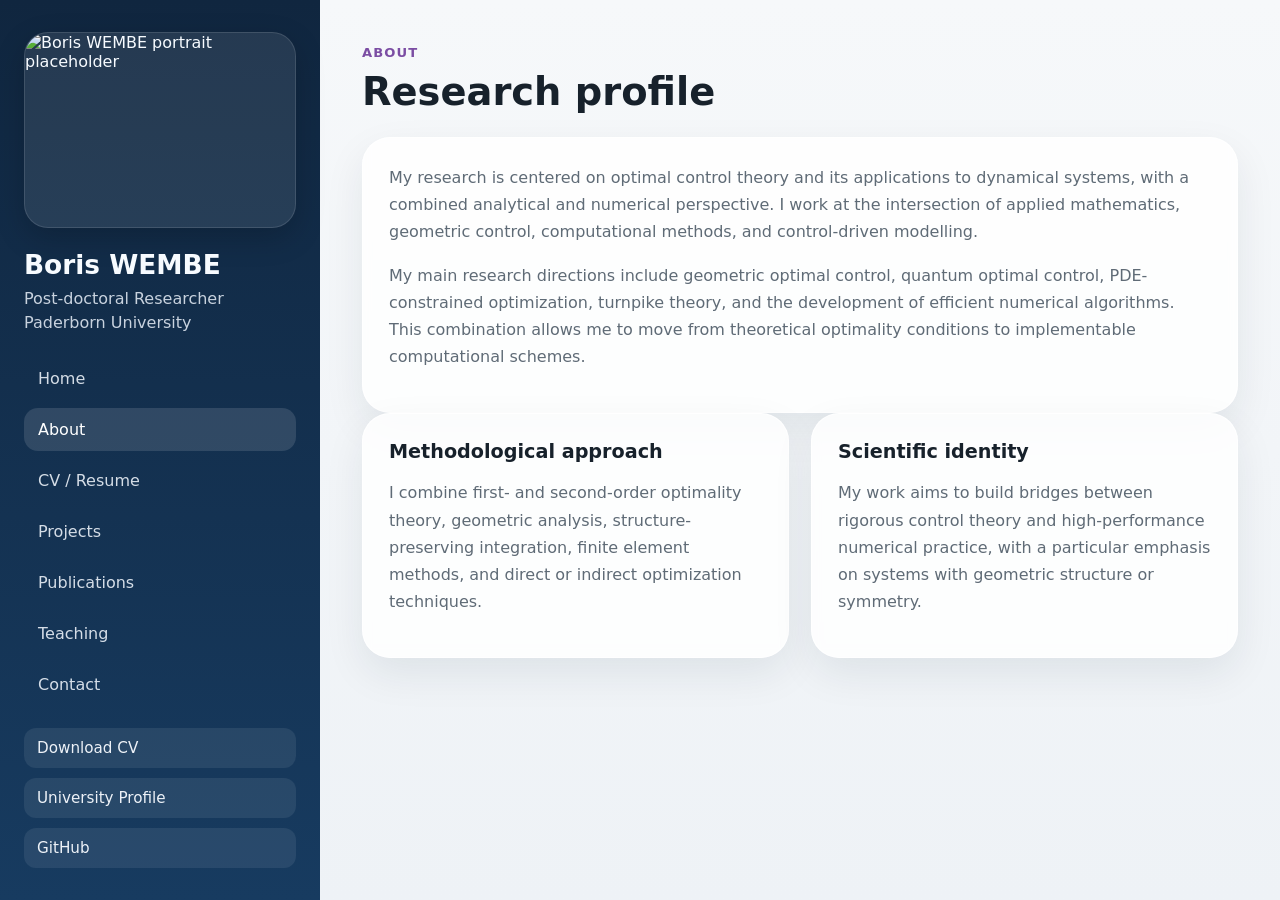
==== about.html @ 12d84163 "Add files via upload" ====
<!DOCTYPE html>
<html lang="en">
<head>
  <meta charset="UTF-8" />
  <meta name="viewport" content="width=device-width, initial-scale=1.0" />
  <title>Boris WEMBE | About</title>
  <link rel="stylesheet" href="styles.css" />
</head>
<body>
  <div class="layout">
    <aside class="sidebar">
      <div class="photo-box"><img src="assets/profile-placeholder.svg" alt="Boris WEMBE portrait placeholder" /></div>
      <div class="identity"><h1>Boris WEMBE</h1><p>Post-doctoral Researcher<br>Paderborn University</p></div>
      <nav>
        <a href="index.html">Home</a><a class="active" href="about.html">About</a><a href="cv.html">CV / Resume</a><a href="projects.html">Projects</a><a href="publications.html">Publications</a><a href="teaching.html">Teaching</a><a href="contact.html">Contact</a>
      </nav>
      <div class="sidebar-footer"><a href="cv/Boris_Wembe_CV.pdf">Download CV</a><a href="https://www.uni-paderborn.de/person/95394">University Profile</a><a href="https://github.com/wboris03">GitHub</a></div>
    </aside>
    <main class="content">
      <section class="page-header"><span class="eyebrow">About</span><h2>Research profile</h2></section>
      <section class="card prose">
        <p>My research is centered on optimal control theory and its applications to dynamical systems, with a combined analytical and numerical perspective. I work at the intersection of applied mathematics, geometric control, computational methods, and control-driven modelling.</p>
        <p>My main research directions include geometric optimal control, quantum optimal control, PDE-constrained optimization, turnpike theory, and the development of efficient numerical algorithms. This combination allows me to move from theoretical optimality conditions to implementable computational schemes.</p>
      </section>
      <section class="grid two">
        <article class="card"><h3>Methodological approach</h3><p>I combine first- and second-order optimality theory, geometric analysis, structure-preserving integration, finite element methods, and direct or indirect optimization techniques.</p></article>
        <article class="card"><h3>Scientific identity</h3><p>My work aims to build bridges between rigorous control theory and high-performance numerical practice, with a particular emphasis on systems with geometric structure or symmetry.</p></article>
      </section>
    </main>
  </div>
</body>
</html>
---- styles.css ----
:root {
  --bg: #f4f6f8;
  --panel: #ffffff;
  --panel-2: #eef2f5;
  --text: #17212b;
  --muted: #5f6b76;
  --line: #d7dfe6;
  --primary: #163a5f;
  --primary-2: #245b87;
  --accent: #7b4da3;
  --accent-soft: #efe7f7;
  --success-soft: #e7f1ed;
  --shadow: 0 16px 40px rgba(18, 32, 46, 0.08);
}

* { box-sizing: border-box; }
html, body { margin: 0; padding: 0; font-family: Inter, system-ui, -apple-system, BlinkMacSystemFont, "Segoe UI", sans-serif; color: var(--text); background: linear-gradient(180deg, #f6f8fa 0%, #eef2f6 100%); }
a { color: inherit; text-decoration: none; }

.layout {
  min-height: 100vh;
  display: grid;
  grid-template-columns: 320px 1fr;
}

.sidebar {
  background: linear-gradient(180deg, #10263f 0%, #173b60 100%);
  color: #f7fbff;
  padding: 32px 24px;
  position: sticky;
  top: 0;
  height: 100vh;
  display: flex;
  flex-direction: column;
  gap: 22px;
}

.photo-box {
  width: 100%;
  aspect-ratio: 1 / 1.05;
  border-radius: 24px;
  overflow: hidden;
  background: rgba(255,255,255,0.09);
  border: 1px solid rgba(255,255,255,0.12);
  box-shadow: 0 10px 30px rgba(0,0,0,0.18);
}

.photo-box img { width: 100%; height: 100%; object-fit: cover; display: block; }
.identity h1 { margin: 0 0 8px; font-size: 1.65rem; line-height: 1.1; }
.identity p { margin: 0; color: rgba(240,247,255,0.82); line-height: 1.5; }

nav { display: grid; gap: 8px; }
nav a {
  padding: 12px 14px;
  border-radius: 14px;
  color: rgba(244,249,255,0.86);
  transition: 0.2s ease;
}
nav a:hover, nav a.active {
  background: rgba(255,255,255,0.12);
  color: #fff;
}

.sidebar-footer {
  margin-top: auto;
  display: grid;
  gap: 10px;
}
.sidebar-footer a {
  padding: 11px 13px;
  border-radius: 12px;
  background: rgba(255,255,255,0.08);
  color: rgba(248,251,255,0.95);
  font-size: 0.95rem;
}

.content { padding: 42px; }
.page-header { margin-bottom: 24px; }
.eyebrow {
  display: inline-block;
  font-size: 0.82rem;
  letter-spacing: 0.08em;
  text-transform: uppercase;
  color: var(--accent);
  font-weight: 700;
  margin-bottom: 10px;
}
.page-header h2, .hero-card h2 { margin: 0; font-size: clamp(2rem, 3vw, 3.2rem); line-height: 1.12; }

.hero-card, .card {
  background: rgba(255,255,255,0.84);
  backdrop-filter: blur(4px);
  border: 1px solid rgba(255,255,255,0.85);
  border-radius: 28px;
  box-shadow: var(--shadow);
}
.hero-card {
  padding: 40px;
  margin-bottom: 24px;
  background:
    radial-gradient(circle at top right, rgba(123,77,163,0.12), transparent 30%),
    radial-gradient(circle at bottom left, rgba(36,91,135,0.08), transparent 30%),
    rgba(255,255,255,0.88);
}
.lead { font-size: 1.08rem; line-height: 1.75; color: var(--muted); max-width: 880px; }
.cta-row { display: flex; gap: 12px; flex-wrap: wrap; margin-top: 24px; }

.btn {
  display: inline-flex;
  align-items: center;
  justify-content: center;
  padding: 12px 18px;
  border-radius: 999px;
  font-weight: 600;
}
.btn.primary { background: linear-gradient(135deg, var(--primary), var(--primary-2)); color: #fff; }
.btn.secondary { background: var(--panel-2); color: var(--text); }

.grid { display: grid; gap: 22px; margin-bottom: 24px; }
.grid.two { grid-template-columns: repeat(2, minmax(0, 1fr)); }
.grid.three { grid-template-columns: repeat(3, minmax(0, 1fr)); }
.card { padding: 26px; }
.card h3 { margin-top: 0; margin-bottom: 12px; font-size: 1.2rem; }
.card p, .card li { color: var(--muted); line-height: 1.7; }
.accent-card { background: linear-gradient(180deg, #f8f4fc 0%, #ffffff 100%); }
.clean-list, .pub-list { margin: 0; padding-left: 20px; }
.text-link { color: var(--primary-2); font-weight: 600; }
.prose p { margin-top: 0; }
.pub-list li { margin-bottom: 14px; }

@media (max-width: 1040px) {
  .layout { grid-template-columns: 1fr; }
  .sidebar { position: relative; height: auto; }
  .content { padding: 24px; }
  .grid.two, .grid.three { grid-template-columns: 1fr; }
}
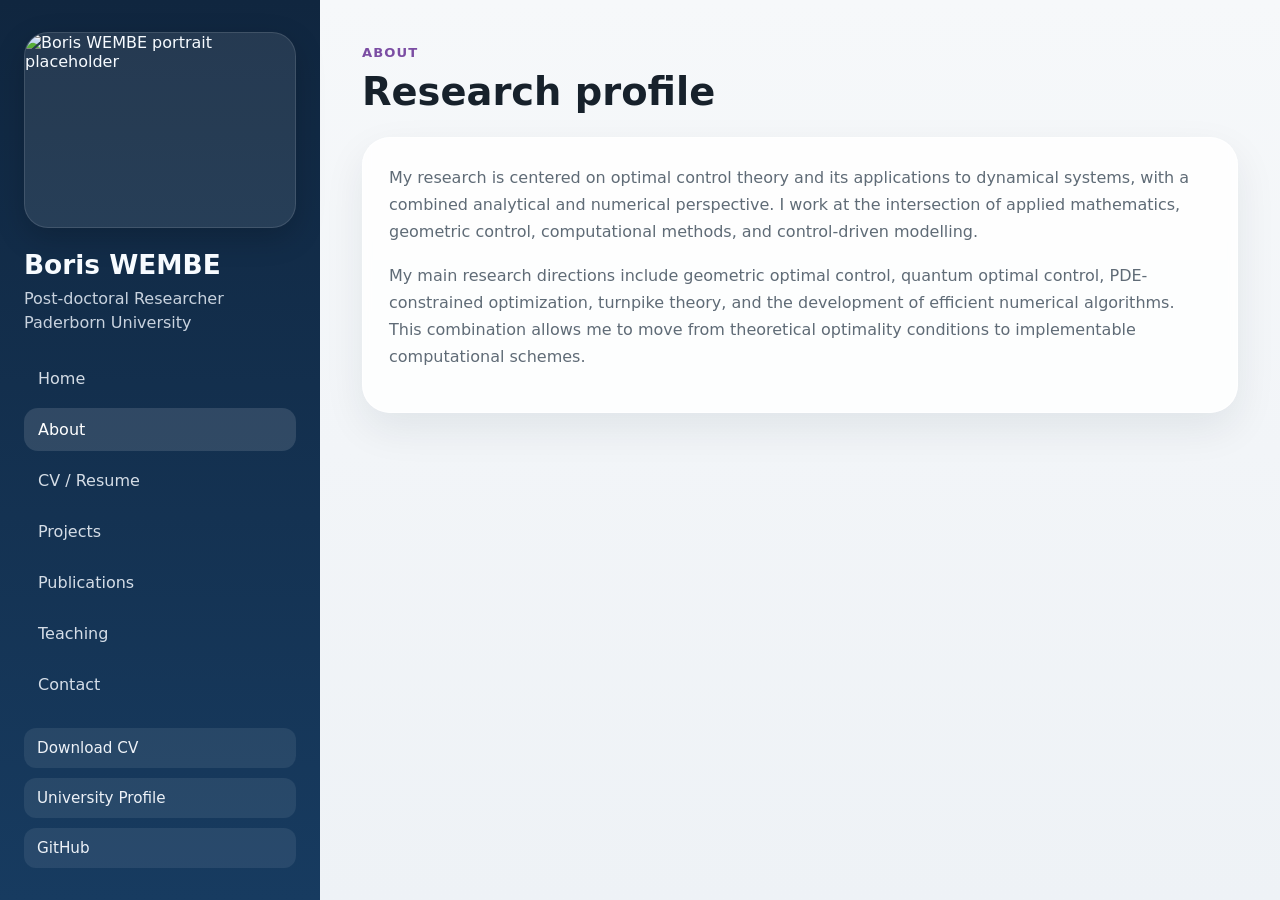
==== commit b7e07ed4: "Update about.html" ====
--- a/about.html
+++ b/about.html
@@ -22,10 +22,6 @@
         <p>My research is centered on optimal control theory and its applications to dynamical systems, with a combined analytical and numerical perspective. I work at the intersection of applied mathematics, geometric control, computational methods, and control-driven modelling.</p>
         <p>My main research directions include geometric optimal control, quantum optimal control, PDE-constrained optimization, turnpike theory, and the development of efficient numerical algorithms. This combination allows me to move from theoretical optimality conditions to implementable computational schemes.</p>
       </section>
-      <section class="grid two">
-        <article class="card"><h3>Methodological approach</h3><p>I combine first- and second-order optimality theory, geometric analysis, structure-preserving integration, finite element methods, and direct or indirect optimization techniques.</p></article>
-        <article class="card"><h3>Scientific identity</h3><p>My work aims to build bridges between rigorous control theory and high-performance numerical practice, with a particular emphasis on systems with geometric structure or symmetry.</p></article>
-      </section>
     </main>
   </div>
 </body>
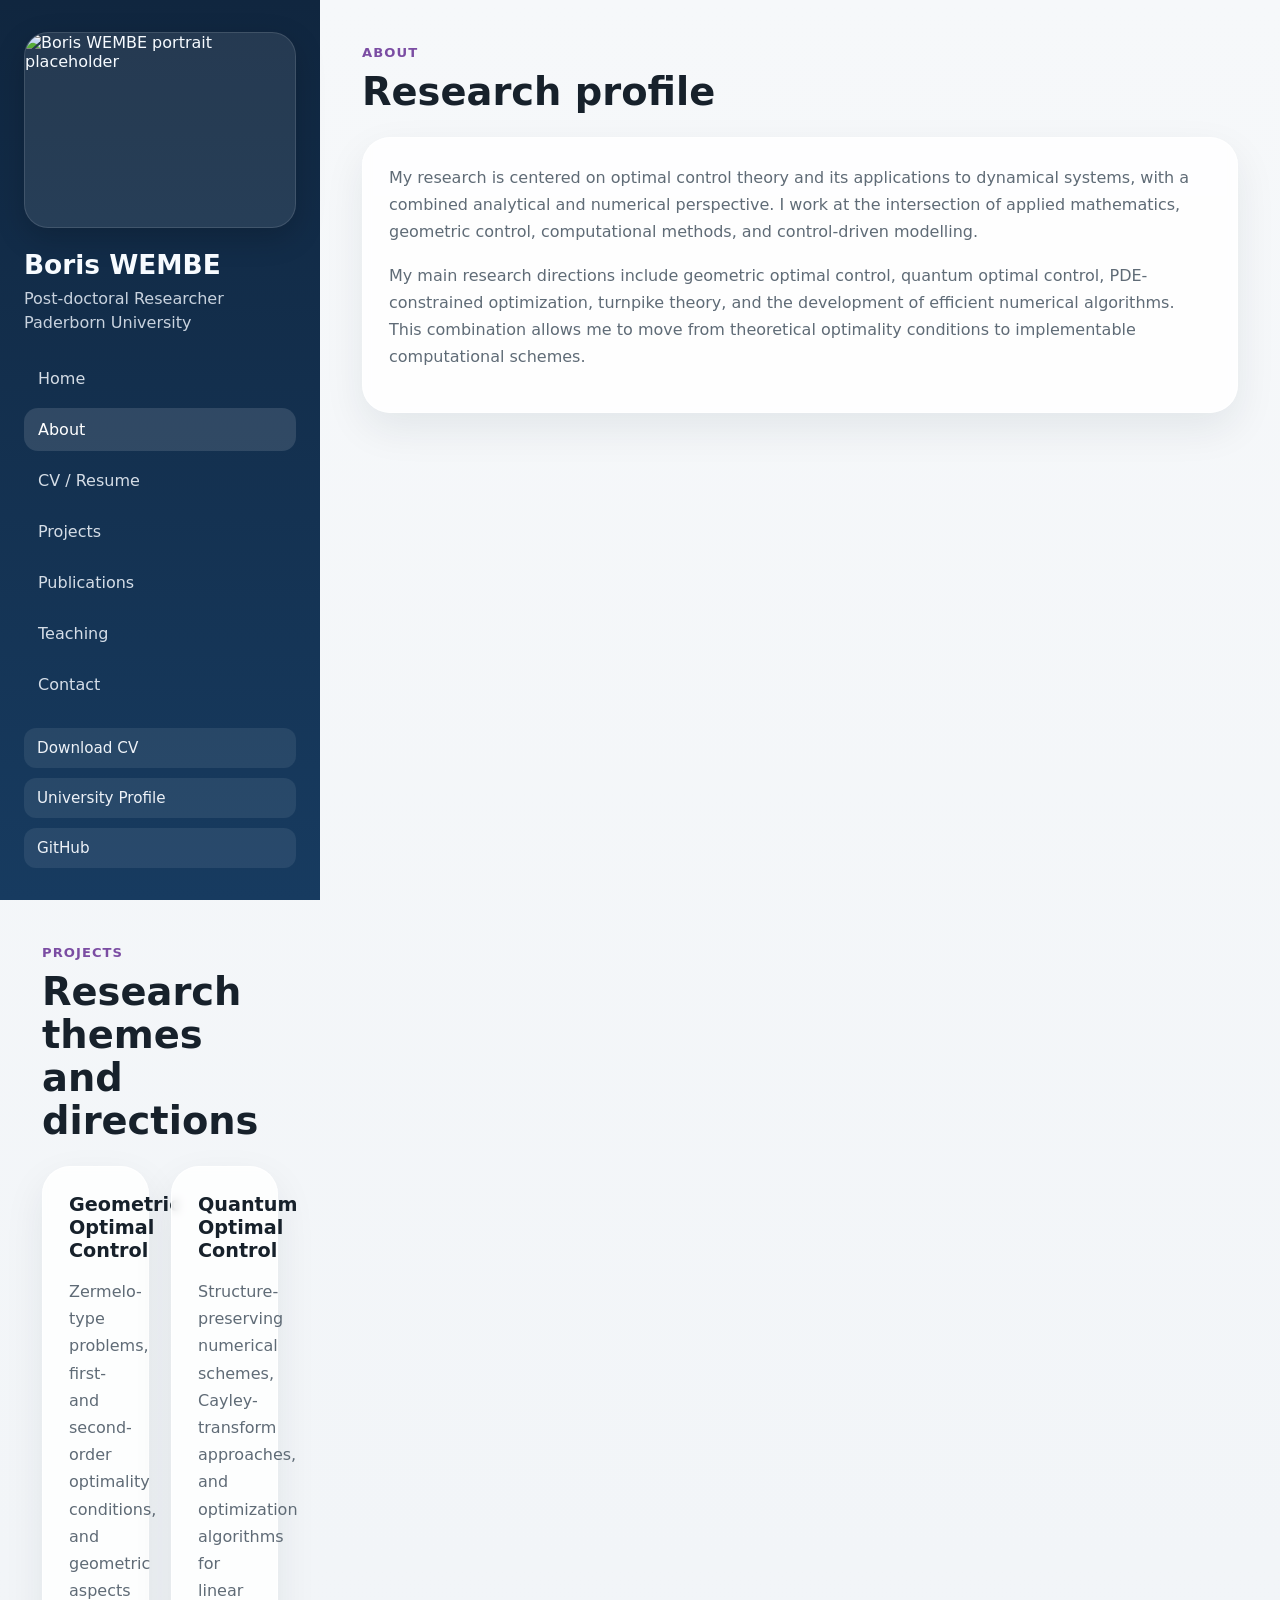
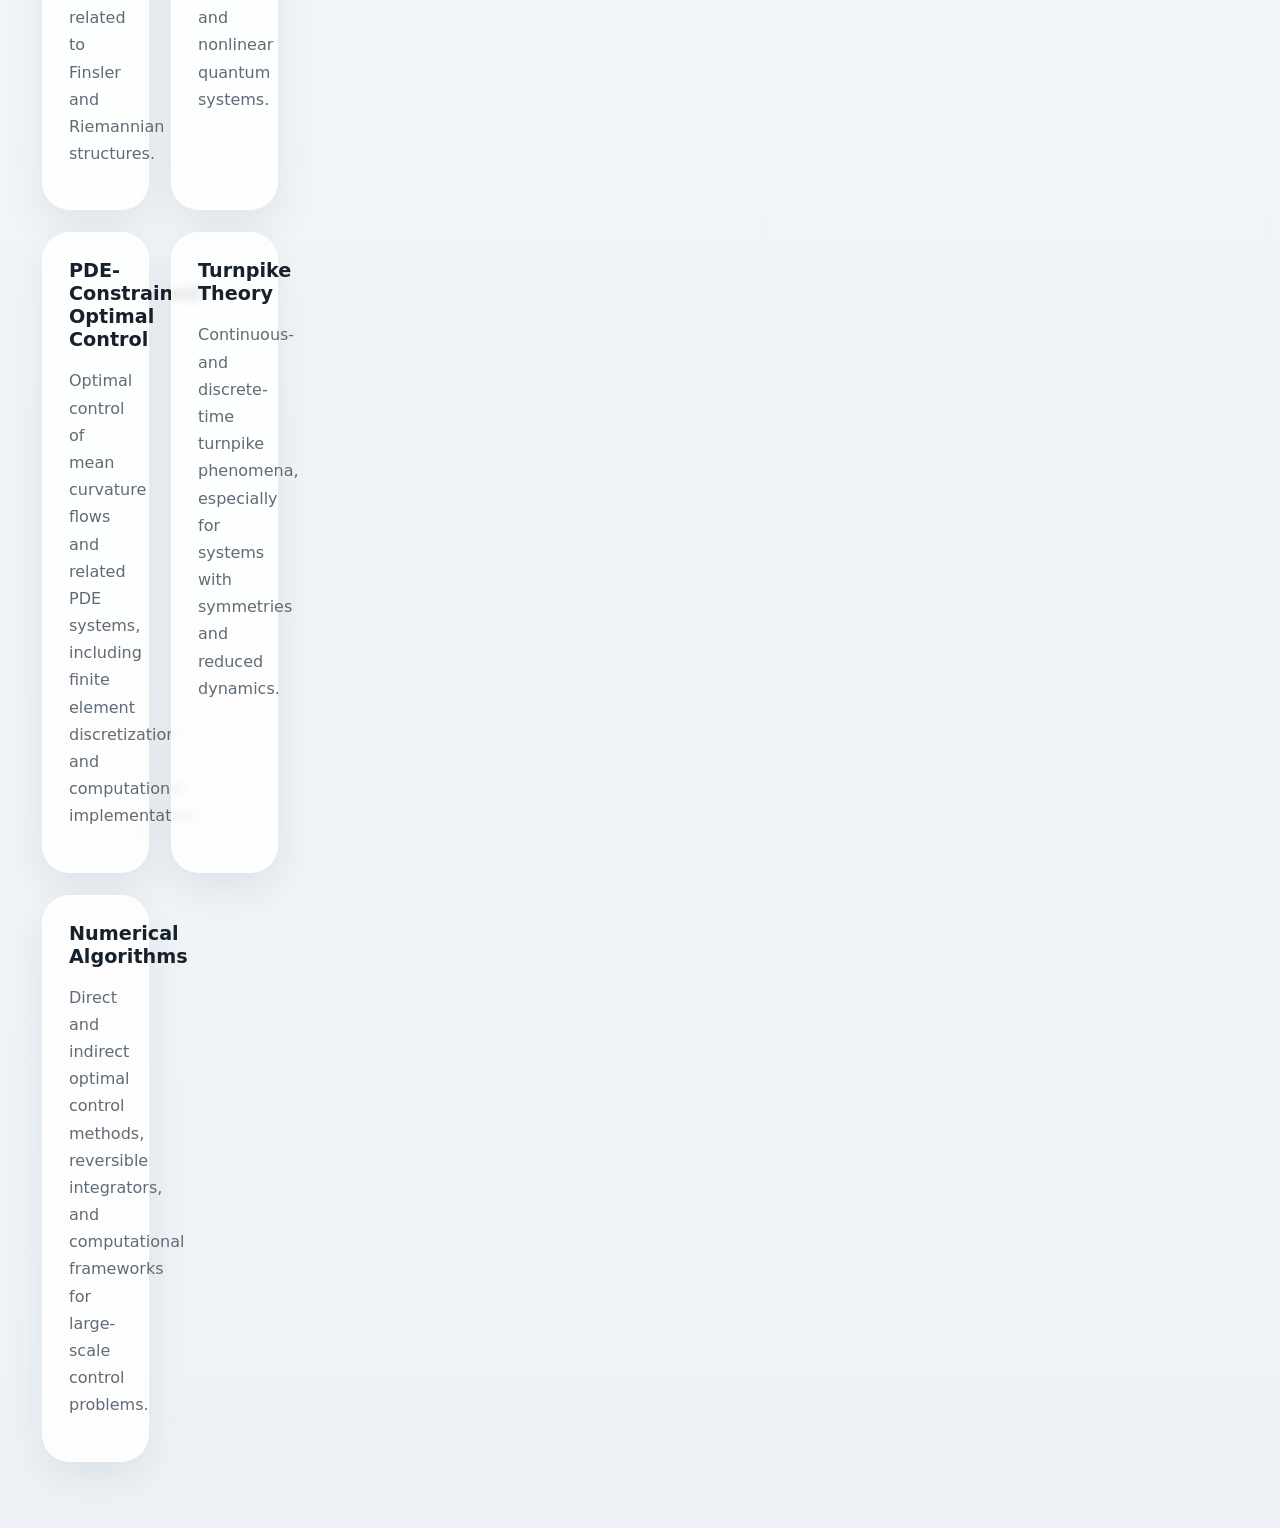
==== commit 12fb5ad4: "Update about.html" ====
--- a/about.html
+++ b/about.html
@@ -23,6 +23,16 @@
         <p>My main research directions include geometric optimal control, quantum optimal control, PDE-constrained optimization, turnpike theory, and the development of efficient numerical algorithms. This combination allows me to move from theoretical optimality conditions to implementable computational schemes.</p>
       </section>
     </main>
+    <main class="content">
+    <section class="page-header"><span class="eyebrow">Projects</span><h2>Research themes and directions</h2></section>
+    <section class="grid two">
+    <article class="card"><h3>Geometric Optimal Control</h3><p>Zermelo-type problems, first- and second-order optimality conditions, and geometric aspects related to Finsler and Riemannian structures.</p></article>
+    <article class="card"><h3>Quantum Optimal Control</h3><p>Structure-preserving numerical schemes, Cayley-transform approaches, and optimization algorithms for linear and nonlinear quantum systems.</p></article>
+    <article class="card"><h3>PDE-Constrained Optimal Control</h3><p>Optimal control of mean curvature flows and related PDE systems, including finite element discretization and computational implementation.</p></article>
+    <article class="card"><h3>Turnpike Theory</h3><p>Continuous- and discrete-time turnpike phenomena, especially for systems with symmetries and reduced dynamics.</p></article>
+    <article class="card"><h3>Numerical Algorithms</h3><p>Direct and indirect optimal control methods, reversible integrators, and computational frameworks for large-scale control problems.</p></article>
+</section>
+</main>
   </div>
 </body>
 </html>
